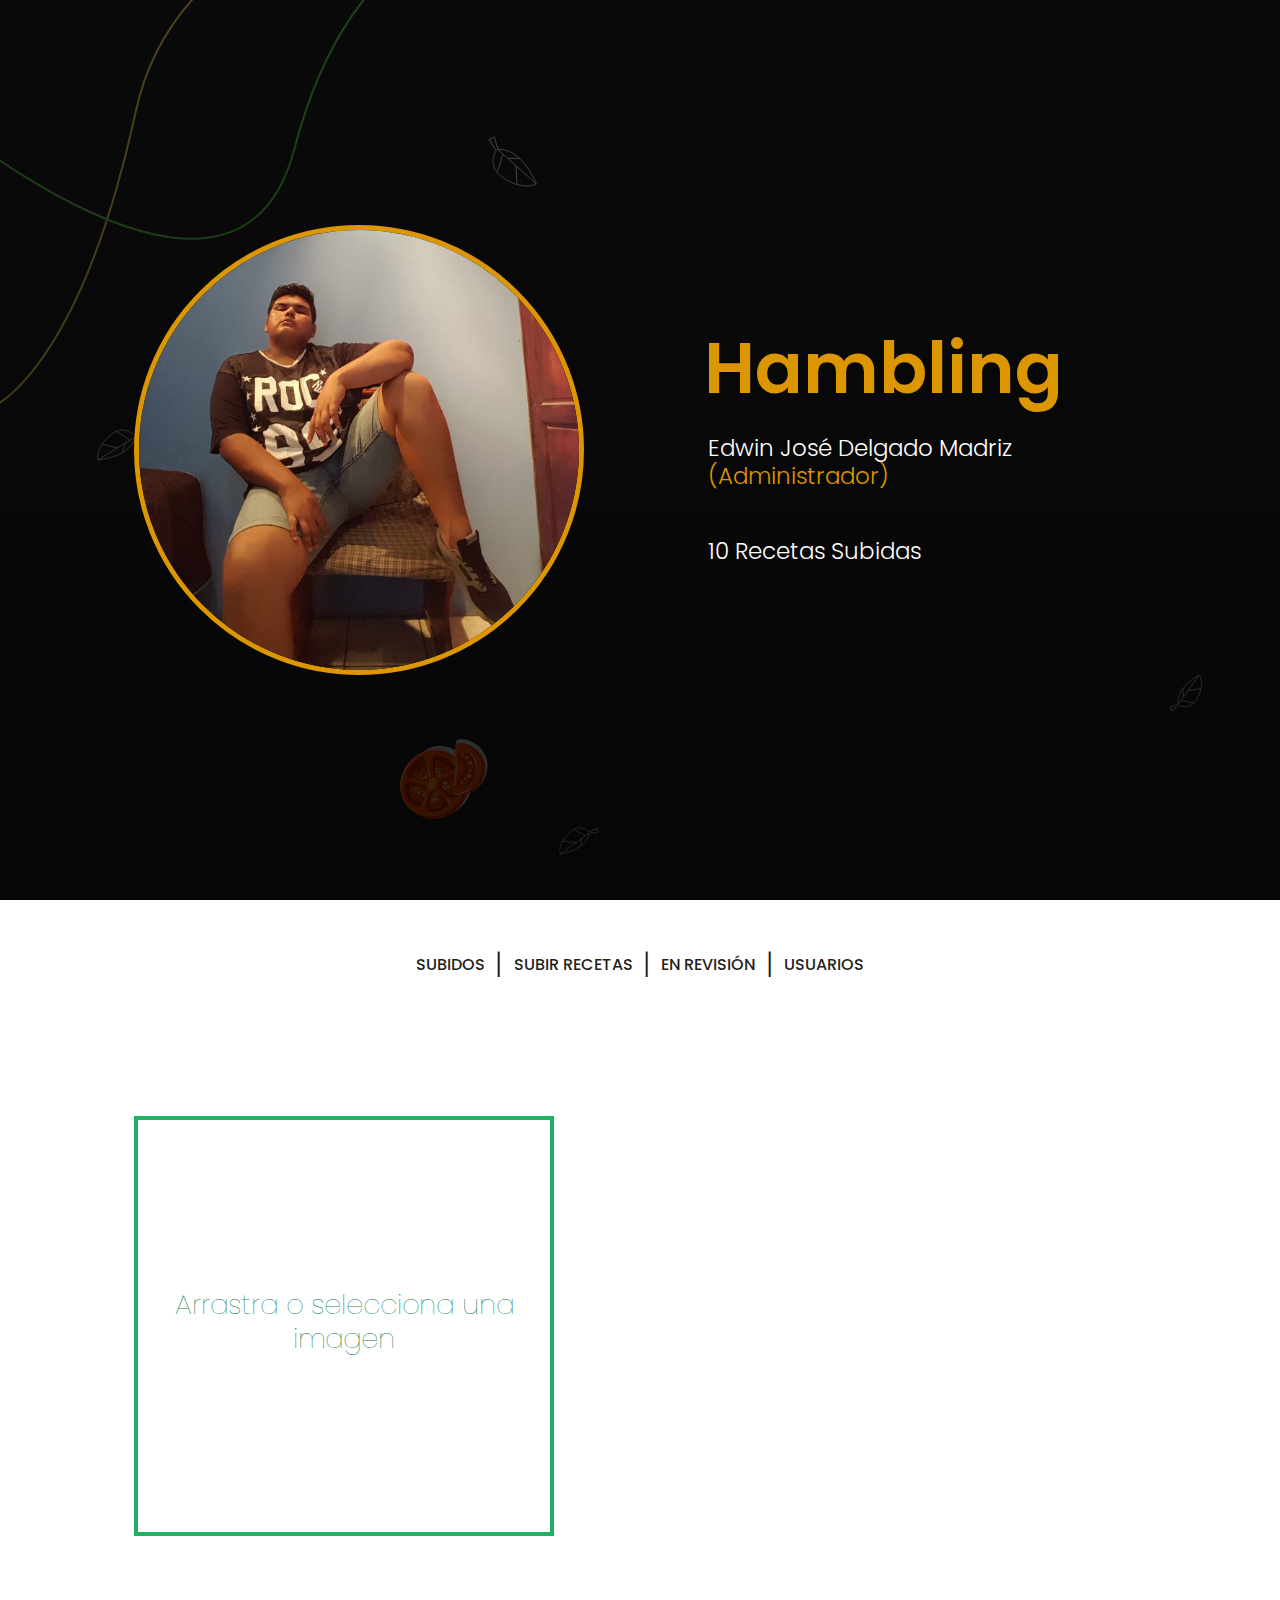
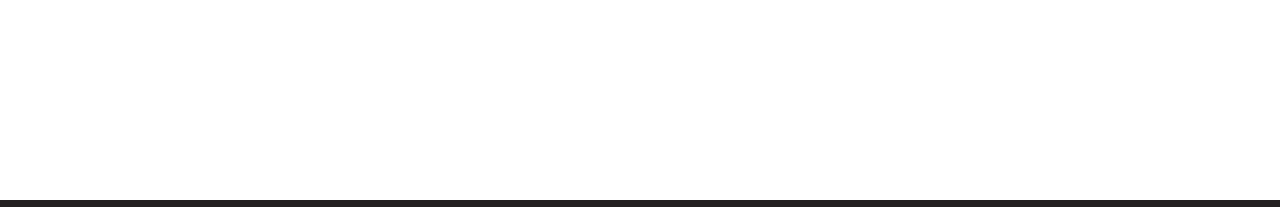
==== html/admin.html @ 8f61b1dd "Commit Administrador 3" ====
<!DOCTYPE html>
<html lang="en">

<head>
    <meta charset="UTF-8">
    <meta http-equiv="X-UA-Compatible" content="IE=edge">
    <meta name="viewport" content="width=device-width, initial-scale=1.0">
    <title>Document</title>

    <!-- Google Font -->
    <link rel="preconnect" href="https://fonts.googleapis.com">
    <link rel="preconnect" href="https://fonts.gstatic.com" crossorigin>
    <link href="https://fonts.googleapis.com/css2?family=Poppins:wght@300;400;500;600;700&display=swap"
        rel="stylesheet">
    <!-- Jquery -->
    <script class="jsbin" src="https://ajax.googleapis.com/ajax/libs/jquery/1/jquery.min.js"></script>
    <!-- BS -->
    <link rel="stylesheet" href="https://cdn.jsdelivr.net/npm/bootstrap@5.2.1/dist/css/bootstrap.min.css"
        onerror="this.onerror=null;this.href='./css/vendors/bootstrap.min.css';">
    <!-- Normalize -->
    <link rel="stylesheet" href="https://cdnjs.cloudflare.com/ajax/libs/normalize/8.0.1/normalize.min.css">
    <link rel="stylesheet" href="../css/main.css">
    <!-- Fontawesome -->
    <link rel="stylesheet" href="https://cdnjs.cloudflare.com/ajax/libs/font-awesome/6.2.0/css/all.min.css"
        integrity="sha512-xh6O/CkQoPOWDdYTDqeRdPCVd1SpvCA9XXcUnZS2FmJNp1coAFzvtCN9BmamE+4aHK8yyUHUSCcJHgXloTyT2A=="
        crossorigin="anonymous" referrerpolicy="no-referrer" />

</head>

<body>

    <section class="bg-dark-base">
        <nav class="container-base">
            <div class="row row-mv">
                <div class="col-md d-flex justify-content-end me-5 img-container-mv">
                    <div class="vh-100 d-flex align-items-center img-base">
                        <img class="profile-image" src="../imgs/profile-image.jpg" alt="">
                    </div>
                </div>
                <div class="col-md d-flex justify-content-start align-items-center ms-5 profile-info">
                    <div class="info-base">
                        <h1 class="title-xlg user m-0 mb-4">Hambling</h1>
                        <h2 class="title-md2 ms-1 name">Edwin José Delgado Madriz <span
                                class="admin">(Administrador)</span></h2>
                        <div class="d-flex align-text-center ms-1 mt-5 uploads">
                            <h3 class="title-md2 upload-text">10 Recetas Subidas</h3> <i
                                class="fa-solid fa-arrow-up-from-bracket upload-icon ms-2"></i>
                        </div>
                    </div>
                </div>
            </div>
        </nav>
    </section>

    <section class="nav-options">
        <div class="container-base">

            <!-- Perfil de Administrador -->

            <div class="d-flex justify-content-center">
                <ul class="admin-options d-flex justify-content-between align-items-center ps-0 pt-5 mb-4">
                    <li class="options subidos-option list-unstyled">SUBIDOS</li>
                    <h3 class="space-line">|</h3>
                    <li class="options subir-option list-unstyled">SUBIR RECETAS</li>
                    <h3 class="space-line">|</h3>
                    <li class="options revision-option list-unstyled">EN REVISIÓN</li>
                    <h3 class="space-line">|</h3>
                    <li class="options usuarios-option list-unstyled">USUARIOS</li>
                </ul>
            </div>

            <!-- Perfil de Administrador -->


            <!-- Opciones de Administrador -->

            <!-- Opcion de Subidos -->
            <div id="subidos" class="subidos-items mt-4 hiden-element">

                <!-- Fila 1 -->

                <div class="d-flex justify-content-between align-items-end title-subidos-container">
                    <h2 class="title-options ms-4">Tus recetas subidas</h2>
                    <h3 class="ver-mas me-4">Ver más</h3>
                </div>
                <div class="row row-1">
                    <div class="col recipe-card">
                        <a href="#">
                            <div class="card-bg">
                                <img class="card-image" src="../imgs/CarnePapas.png" alt="">
                                <div class="card-data">
                                    <div class="card-info">
                                        <div class="card-text">
                                            <h2 class="card-title">Costilla con Papas</h2>
                                            <h3 class="card-time">20 min</h3>
                                        </div>
                                        <div class="card-likes">
                                            <i class="fa-solid fa-pen-to-square edit-recipe"></i>
                                        </div>
                                    </div>
                                    <div class="card-labels">
                                        <a class="lbl lunch" href="#">Almuerzo</a>
                                        <a class="lbl dinner" href="#">Cena</a>
                                        <a class="lbl intermediate" href="#">Intermedio</a>
                                    </div>
                                </div>
                            </div>
                        </a>
                    </div>

                    <div class="col recipe-card">
                        <a href="#">
                            <div class="card-bg">
                                <img class="card-image" src="../imgs/CroquetasPollo.png" alt="">
                                <div class="card-data">
                                    <div class="card-info">
                                        <div class="card-text">
                                            <h2 class="card-title">Croquetas de Pollo</h2>
                                            <h3 class="card-time">15 min</h3>
                                        </div>
                                        <div class="card-likes">
                                            <i class="fa-solid fa-pen-to-square edit-recipe"></i>
                                        </div>
                                    </div>
                                    <div class="card-labels">
                                        <a class="lbl lunch" href="#">Almuerzo</a>
                                        <a class="lbl dinner" href="#">Cena</a>
                                        <a class="lbl easy" href="#">Facil</a>
                                    </div>
                                </div>
                            </div>
                        </a>
                    </div>

                    <div class="col recipe-card">
                        <a href="#">
                            <div class="card-bg">
                                <img class="card-image" src="../imgs/Tamales.png" alt="">
                                <div class="card-data">
                                    <div class="card-info">
                                        <div class="card-text">
                                            <h2 class="card-title">Tamales</h2>
                                            <h3 class="card-time">120 min</h3>
                                        </div>
                                        <div class="card-likes">
                                            <i class="fa-solid fa-pen-to-square edit-recipe"></i>
                                        </div>
                                    </div>
                                    <div class="card-labels">
                                        <a class="lbl breakfast" href="#">Desayuno</a>
                                        <a class="lbl lunch" href="#">Almuerzo</a>
                                        <a class="lbl dinner" href="#">Cena</a>
                                        <a class="lbl advance" href="#">Avanzado</a>
                                    </div>
                                </div>
                            </div>
                        </a>
                    </div>

                    <div class="col recipe-card">
                        <a href="#">
                            <div class="card-bg">
                                <img class="card-image" src="../imgs/EstofadoCarne.png" alt="">
                                <div class="card-data">
                                    <div class="card-info">
                                        <div class="card-text">
                                            <h2 class="card-title">Estofado de Carne</h2>
                                            <h3 class="card-time">20 min</h3>
                                        </div>
                                        <div class="card-likes">
                                            <i class="fa-solid fa-pen-to-square edit-recipe"></i>
                                        </div>
                                    </div>
                                    <div class="card-labels">
                                        <a class="lbl lunch" href="#">Almuerzo</a>
                                        <a class="lbl dinner" href="#">Cena</a>
                                        <a class="lbl intermediate" href="#">Intermedio</a>
                                    </div>
                                </div>
                            </div>
                        </a>
                    </div>
                </div>

                <!-- Fila 2 -->

                <div class="row row-2">
                    <div class="col recipe-card">
                        <a href="#">
                            <div class="card-bg">
                                <img class="card-image" src="../imgs/CarnePapas.png" alt="">
                                <div class="card-data">
                                    <div class="card-info">
                                        <div class="card-text">
                                            <h2 class="card-title">Costilla con Papas</h2>
                                            <h3 class="card-time">20 min</h3>
                                        </div>
                                        <div class="card-likes">
                                            <i class="fa-solid fa-pen-to-square edit-recipe"></i>
                                        </div>
                                    </div>
                                    <div class="card-labels">
                                        <a class="lbl lunch" href="#">Almuerzo</a>
                                        <a class="lbl dinner" href="#">Cena</a>
                                        <a class="lbl intermediate" href="#">Intermedio</a>
                                    </div>
                                </div>
                            </div>
                        </a>
                    </div>

                    <div class="col recipe-card">
                        <a href="#">
                            <div class="card-bg">
                                <img class="card-image" src="../imgs/CroquetasPollo.png" alt="">
                                <div class="card-data">
                                    <div class="card-info">
                                        <div class="card-text">
                                            <h2 class="card-title">Croquetas de Pollo</h2>
                                            <h3 class="card-time">15 min</h3>
                                        </div>
                                        <div class="card-likes">
                                            <i class="fa-solid fa-pen-to-square edit-recipe"></i>
                                        </div>
                                    </div>
                                    <div class="card-labels">
                                        <a class="lbl lunch" href="#">Almuerzo</a>
                                        <a class="lbl dinner" href="#">Cena</a>
                                        <a class="lbl easy" href="#">Facil</a>
                                    </div>
                                </div>
                            </div>
                        </a>
                    </div>

                    <div class="col recipe-card">
                        <a href="#">
                            <div class="card-bg">
                                <img class="card-image" src="../imgs/Tamales.png" alt="">
                                <div class="card-data">
                                    <div class="card-info">
                                        <div class="card-text">
                                            <h2 class="card-title">Tamales</h2>
                                            <h3 class="card-time">120 min</h3>
                                        </div>
                                        <div class="card-likes">
                                            <i class="fa-solid fa-pen-to-square edit-recipe"></i>
                                        </div>
                                    </div>
                                    <div class="card-labels">
                                        <a class="lbl breakfast" href="#">Desayuno</a>
                                        <a class="lbl lunch" href="#">Almuerzo</a>
                                        <a class="lbl dinner" href="#">Cena</a>
                                        <a class="lbl advance" href="#">Avanzado</a>
                                    </div>
                                </div>
                            </div>
                        </a>
                    </div>

                    <div class="col recipe-card">
                        <a href="#">
                            <div class="card-bg">
                                <img class="card-image" src="../imgs/EstofadoCarne.png" alt="">
                                <div class="card-data">
                                    <div class="card-info">
                                        <div class="card-text">
                                            <h2 class="card-title">Estofado de Carne</h2>
                                            <h3 class="card-time">20 min</h3>
                                        </div>
                                        <div class="card-likes">
                                            <i class="fa-solid fa-pen-to-square edit-recipe"></i>
                                        </div>
                                    </div>
                                    <div class="card-labels">
                                        <a class="lbl lunch" href="#">Almuerzo</a>
                                        <a class="lbl dinner" href="#">Cena</a>
                                        <a class="lbl intermediate" href="#">Intermedio</a>
                                    </div>
                                </div>
                            </div>
                        </a>
                    </div>
                </div>
            </div>

            <!-- Opcion de Subidos -->


            <!-- Opcion de Subir Recetas -->

            <div class="subir-items ">
                <div class="file-upload d-flex align-items-center">
                    <div class="image-upload-wrap">
                        <input class="file-upload-input" type='file' onchange="readURL(this);" accept="image/*" />
                        <div class="drag-text d-flex justify-content-center align-items-center">
                            <h3 class="px-3">Arrastra o selecciona una imagen</h3>
                        </div>
                    </div>
                    <div class="file-upload-content">
                        <img class="file-upload-image" src="#" alt="your image" />
                        <div class="image-title-wrap">
                            <button type="button" onclick="removeUpload()" class="remove-image">Eliminar</button>
                        </div>
                    </div>
                </div>
            </div>

            <!-- Opcion de Subir Recetas -->


            <!-- Opcion de Revisión -->

            <div id="en-revision" class="revision-items mt-4 hiden-element">
                <div class="d-flex justify-content-between align-items-end title-subidos-container">
                    <h2 class="title-options">Recetas en revisión</h2>
                    <h3 class="ver-mas">Ver más</h3>
                </div>
                <div class="row row-1">
                    <div class="col recipe-card">
                        <a href="#">
                            <div class="card-bg">
                                <img class="card-image" src="../imgs/CarnePapas.png" alt="">
                                <div class="card-data">
                                    <div class="card-info">
                                        <div class="card-text">
                                            <h2 class="card-title">Costilla con Papas</h2>
                                            <h3 class="card-time">20 min</h3>
                                        </div>
                                        <div class="card-likes">
                                        </div>
                                    </div>
                                    <div class="card-labels">
                                        <a class="lbl lunch" href="#">Almuerzo</a>
                                        <a class="lbl dinner" href="#">Cena</a>
                                        <a class="lbl intermediate" href="#">Intermedio</a>
                                    </div>
                                </div>
                                <div class="revision-options d-flex justify-content-center align align-items-center">
                                    <i class="fa-sharp fa-solid fa-circle-check accept"></i>
                                    <i class="fa-sharp fa-solid fa-circle-xmark decline"></i>
                                </div>
                            </div>
                        </a>
                    </div>

                    <div class="col recipe-card">
                        <a href="#">
                            <div class="card-bg">
                                <img class="card-image" src="../imgs/CroquetasPollo.png" alt="">
                                <div class="card-data">
                                    <div class="card-info">
                                        <div class="card-text">
                                            <h2 class="card-title">Croquetas de Pollo</h2>
                                            <h3 class="card-time">15 min</h3>
                                        </div>
                                        <div class="card-likes">
                                        </div>
                                    </div>
                                    <div class="card-labels">
                                        <a class="lbl lunch" href="#">Almuerzo</a>
                                        <a class="lbl dinner" href="#">Cena</a>
                                        <a class="lbl easy" href="#">Facil</a>
                                    </div>
                                </div>
                                <div class="revision-options d-flex justify-content-center align align-items-center">
                                    <i class="fa-sharp fa-solid fa-circle-check accept"></i>
                                    <i class="fa-sharp fa-solid fa-circle-xmark decline"></i>
                                </div>
                            </div>
                        </a>
                    </div>

                    <div class="col recipe-card">
                        <a href="#">
                            <div class="card-bg">
                                <img class="card-image" src="../imgs/Tamales.png" alt="">
                                <div class="card-data">
                                    <div class="card-info">
                                        <div class="card-text">
                                            <h2 class="card-title">Tamales</h2>
                                            <h3 class="card-time">120 min</h3>
                                        </div>
                                        <div class="card-likes">
                                        </div>
                                    </div>
                                    <div class="card-labels">
                                        <a class="lbl breakfast" href="#">Desayuno</a>
                                        <a class="lbl lunch" href="#">Almuerzo</a>
                                        <a class="lbl dinner" href="#">Cena</a>
                                        <a class="lbl advance" href="#">Avanzado</a>
                                    </div>
                                </div>
                                <div class="revision-options d-flex justify-content-center align align-items-center">
                                    <i class="fa-sharp fa-solid fa-circle-check accept"></i>
                                    <i class="fa-sharp fa-solid fa-circle-xmark decline"></i>
                                </div>
                            </div>
                        </a>
                    </div>

                    <div class="col recipe-card">
                        <a href="#">
                            <div class="card-bg">
                                <img class="card-image" src="../imgs/EstofadoCarne.png" alt="">
                                <div class="card-data">
                                    <div class="card-info">
                                        <div class="card-text">
                                            <h2 class="card-title">Estofado de Carne</h2>
                                            <h3 class="card-time">20 min</h3>
                                        </div>
                                        <div class="card-likes">
                                        </div>
                                    </div>
                                    <div class="card-labels">
                                        <a class="lbl lunch" href="#">Almuerzo</a>
                                        <a class="lbl dinner" href="#">Cena</a>
                                        <a class="lbl intermediate" href="#">Intermedio</a>
                                    </div>
                                </div>
                                <div class="revision-options d-flex justify-content-center align align-items-center">
                                    <i class="fa-sharp fa-solid fa-circle-check accept"></i>
                                    <i class="fa-sharp fa-solid fa-circle-xmark decline"></i>
                                </div>
                            </div>
                        </a>
                    </div>
                </div>

                <!-- Fila 2 -->

                <div class="row row-2">
                    <div class="col recipe-card">
                        <a href="#">
                            <div class="card-bg">
                                <img class="card-image" src="../imgs/CarnePapas.png" alt="">
                                <div class="card-data">
                                    <div class="card-info">
                                        <div class="card-text">
                                            <h2 class="card-title">Costilla con Papas</h2>
                                            <h3 class="card-time">20 min</h3>
                                        </div>
                                        <div class="card-likes">
                                        </div>
                                    </div>
                                    <div class="card-labels">
                                        <a class="lbl lunch" href="#">Almuerzo</a>
                                        <a class="lbl dinner" href="#">Cena</a>
                                        <a class="lbl intermediate" href="#">Intermedio</a>
                                    </div>
                                </div>
                                <div class="revision-options d-flex justify-content-center align align-items-center">
                                    <i class="fa-sharp fa-solid fa-circle-check accept"></i>
                                    <i class="fa-sharp fa-solid fa-circle-xmark decline"></i>
                                </div>
                            </div>
                        </a>
                    </div>

                    <div class="col recipe-card">
                        <a href="#">
                            <div class="card-bg">
                                <img class="card-image" src="../imgs/CroquetasPollo.png" alt="">
                                <div class="card-data">
                                    <div class="card-info">
                                        <div class="card-text">
                                            <h2 class="card-title">Croquetas de Pollo</h2>
                                            <h3 class="card-time">15 min</h3>
                                        </div>
                                        <div class="card-likes">
                                        </div>
                                    </div>
                                    <div class="card-labels">
                                        <a class="lbl lunch" href="#">Almuerzo</a>
                                        <a class="lbl dinner" href="#">Cena</a>
                                        <a class="lbl easy" href="#">Facil</a>
                                    </div>
                                </div>
                                <div class="revision-options d-flex justify-content-center align align-items-center">
                                    <i class="fa-sharp fa-solid fa-circle-check accept"></i>
                                    <i class="fa-sharp fa-solid fa-circle-xmark decline"></i>
                                </div>
                            </div>
                        </a>
                    </div>

                    <div class="col recipe-card">
                        <a href="#">
                            <div class="card-bg">
                                <img class="card-image" src="../imgs/Tamales.png" alt="">
                                <div class="card-data">
                                    <div class="card-info">
                                        <div class="card-text">
                                            <h2 class="card-title">Tamales</h2>
                                            <h3 class="card-time">120 min</h3>
                                        </div>
                                        <div class="card-likes">
                                        </div>
                                    </div>
                                    <div class="card-labels">
                                        <a class="lbl breakfast" href="#">Desayuno</a>
                                        <a class="lbl lunch" href="#">Almuerzo</a>
                                        <a class="lbl dinner" href="#">Cena</a>
                                        <a class="lbl advance" href="#">Avanzado</a>
                                    </div>
                                </div>
                                <div class="revision-options d-flex justify-content-center align align-items-center">
                                    <i class="fa-sharp fa-solid fa-circle-check accept"></i>
                                    <i class="fa-sharp fa-solid fa-circle-xmark decline"></i>
                                </div>
                            </div>
                        </a>
                    </div>

                    <div class="col recipe-card">
                        <a href="#">
                            <div class="card-bg">
                                <img class="card-image" src="../imgs/EstofadoCarne.png" alt="">
                                <div class="card-data">
                                    <div class="card-info">
                                        <div class="card-text">
                                            <h2 class="card-title">Estofado de Carne</h2>
                                            <h3 class="card-time">20 min</h3>
                                        </div>
                                        <div class="card-likes">
                                        </div>
                                    </div>
                                    <div class="card-labels">
                                        <a class="lbl lunch" href="#">Almuerzo</a>
                                        <a class="lbl dinner" href="#">Cena</a>
                                        <a class="lbl intermediate" href="#">Intermedio</a>
                                    </div>
                                </div>
                                <div class="revision-options d-flex justify-content-center align align-items-center">
                                    <i class="fa-sharp fa-solid fa-circle-check accept"></i>
                                    <i class="fa-sharp fa-solid fa-circle-xmark decline"></i>
                                </div>
                            </div>
                        </a>
                    </div>
                </div>
            </div>

            <!-- Opcion de Revisión -->


            <!-- Opcion de Usuarios -->

            <div class="usuarios-items">

            </div>

            <!-- Opcion de Usuarios -->
        </div>
    </section>

    <script src="../js/admin-options.js"></script>
    <script src="../js/upload-input.js"></script>
</body>

</html>
---- css/main.css ----
@import url(./abstracts/vars.css);
@import url(./base/base.css);
@import url(./base/typo.css);
@import url(./components/components.css);
@import url(./layout/header.css);
@import url(./layout/footer.css);
@import url(./layout/login.css);
@import url(./layout/register.css);
@import url(./layout/recovery.css);
@import url(./layout/details.css);
@import url(./layout/admin.css);
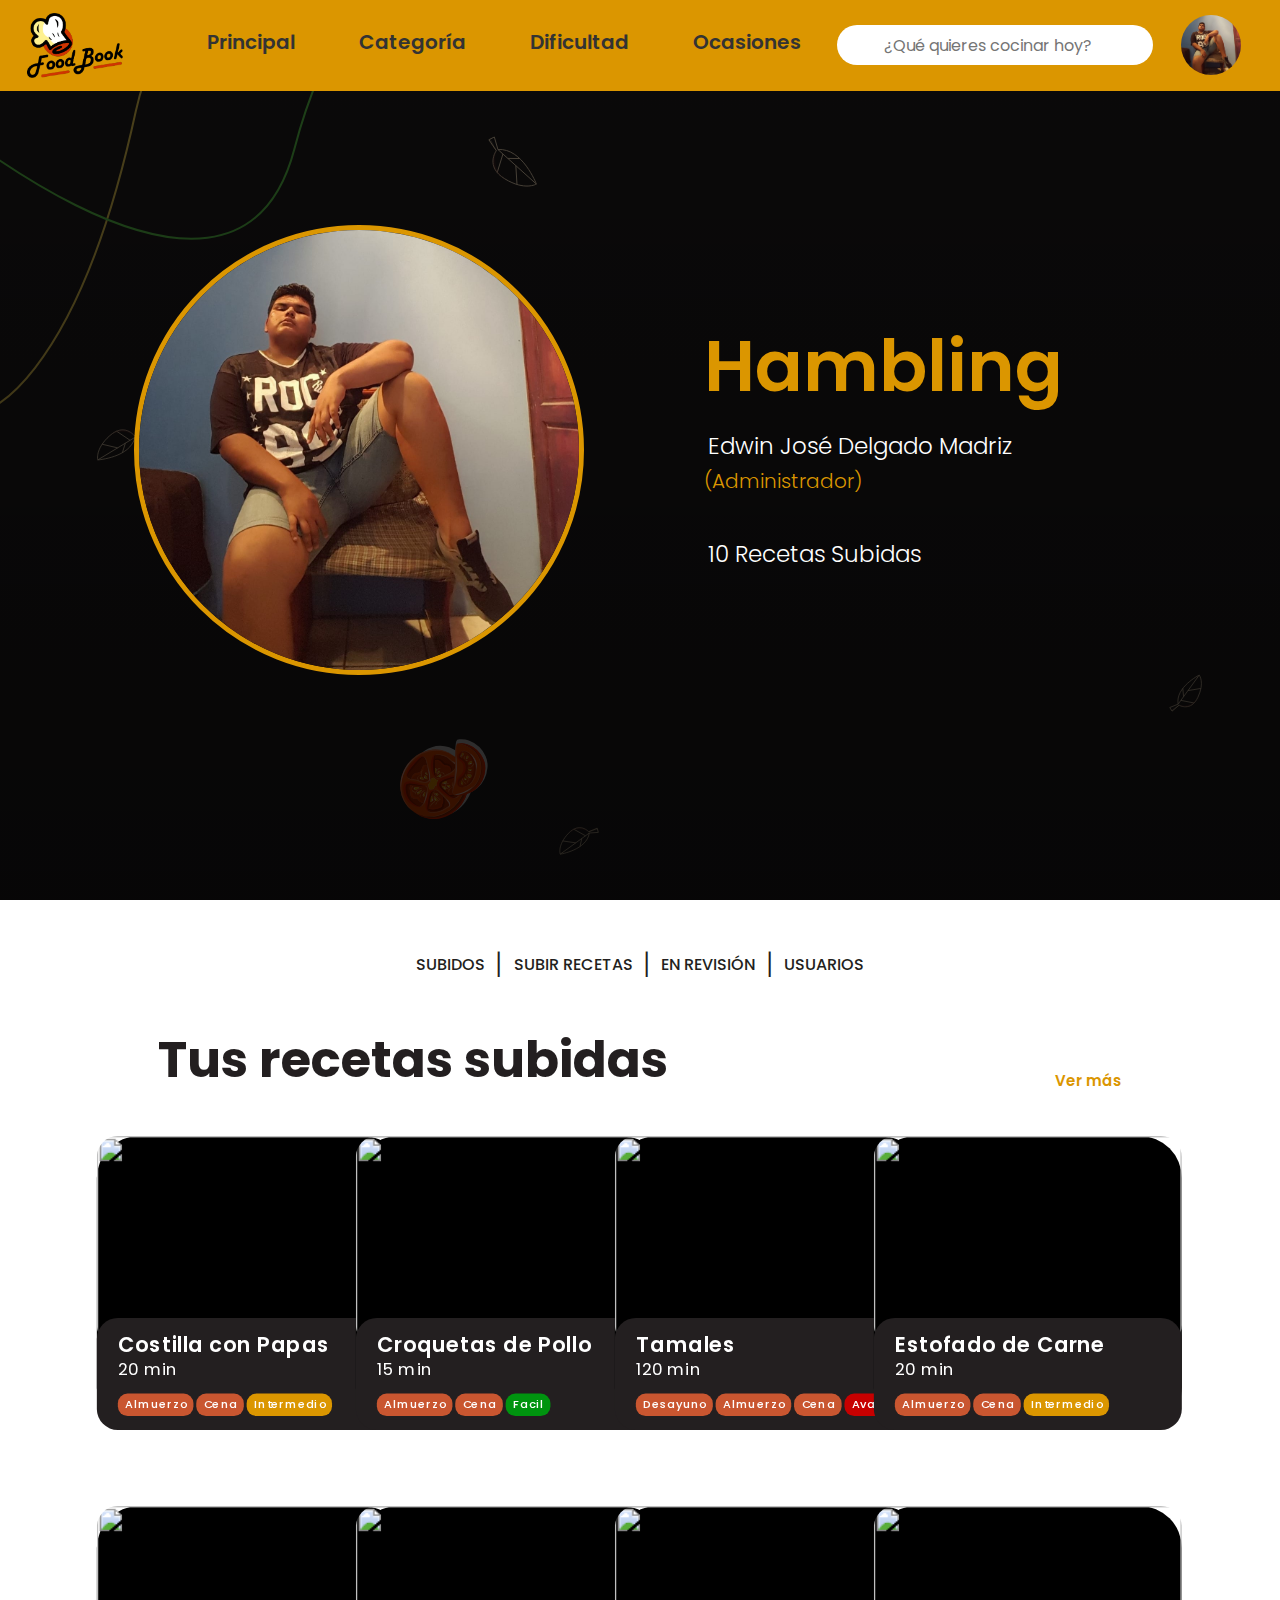
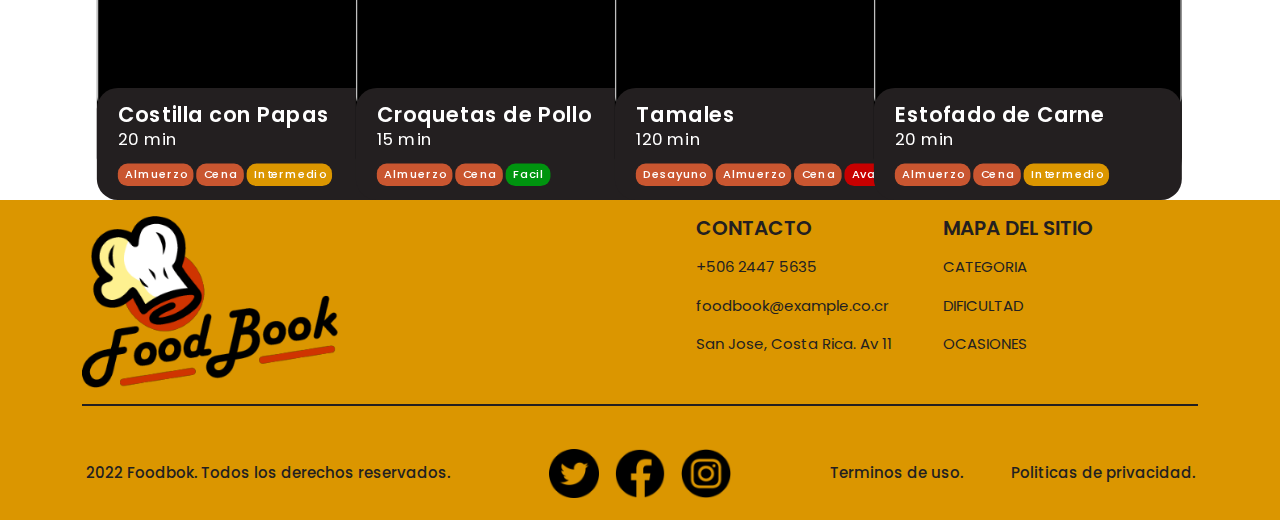
==== commit 2d25502c: "Commit to Heroku" ====
--- a/html/admin.html
+++ b/html/admin.html
@@ -2,49 +2,157 @@
 <html lang="en">
 
 <head>
-    <meta charset="UTF-8">
-    <meta http-equiv="X-UA-Compatible" content="IE=edge">
-    <meta name="viewport" content="width=device-width, initial-scale=1.0">
+    <meta charset="UTF-8" />
+    <meta http-equiv="X-UA-Compatible" content="IE=edge" />
+    <meta name="viewport" content="width=device-width, initial-scale=1.0" />
     <title>Document</title>
 
     <!-- Google Font -->
-    <link rel="preconnect" href="https://fonts.googleapis.com">
-    <link rel="preconnect" href="https://fonts.gstatic.com" crossorigin>
+    <link rel="preconnect" href="https://fonts.googleapis.com" />
+    <link rel="preconnect" href="https://fonts.gstatic.com" crossorigin />
     <link href="https://fonts.googleapis.com/css2?family=Poppins:wght@300;400;500;600;700&display=swap"
-        rel="stylesheet">
+        rel="stylesheet" />
     <!-- Jquery -->
     <script class="jsbin" src="https://ajax.googleapis.com/ajax/libs/jquery/1/jquery.min.js"></script>
     <!-- BS -->
     <link rel="stylesheet" href="https://cdn.jsdelivr.net/npm/bootstrap@5.2.1/dist/css/bootstrap.min.css"
-        onerror="this.onerror=null;this.href='./css/vendors/bootstrap.min.css';">
+        onerror="this.onerror=null;this.href='./css/vendors/bootstrap.min.css';" />
     <!-- Normalize -->
-    <link rel="stylesheet" href="https://cdnjs.cloudflare.com/ajax/libs/normalize/8.0.1/normalize.min.css">
-    <link rel="stylesheet" href="../css/main.css">
+    <link rel="stylesheet" href="https://cdnjs.cloudflare.com/ajax/libs/normalize/8.0.1/normalize.min.css" />
+    <link rel="stylesheet" href="../css/main.css" />
     <!-- Fontawesome -->
     <link rel="stylesheet" href="https://cdnjs.cloudflare.com/ajax/libs/font-awesome/6.2.0/css/all.min.css"
         integrity="sha512-xh6O/CkQoPOWDdYTDqeRdPCVd1SpvCA9XXcUnZS2FmJNp1coAFzvtCN9BmamE+4aHK8yyUHUSCcJHgXloTyT2A=="
         crossorigin="anonymous" referrerpolicy="no-referrer" />
-
 </head>
 
 <body>
+
+    <header class="header-base">
+
+        <!-- mobile bar menu -->
+
+        <div class="position-absolute  top-0 start-0 pt-3 pb-3 ps-3 mobile-bar  ">
+            <div class="row ">
+                <div class="col d-flex ">
+                    <img class="mobile-icon" src="../imgs/bars.svg" alt="menu bar">
+                </div>
+
+                <div class="col d-flex ">
+                    <img class="mobile-logo " src="../imgs/Logo.png" alt="menu bar">
+                </div>
+
+                <div class="col d-flex justify-content-center">
+
+                    <img src="../imgs/profile-image.jpg" class="profile-index2 " alt="Profile" role="button">
+
+                </div>
+            </div>
+        </div>
+
+        <!-- mobile bar menu -->
+
+
+        <!-- nav menu -->
+        <nav id="navbar-main" class="mobile-offcanvas navbar  navbar-expand-lg topnav">
+            <div class="offcanvas-header">
+                <button id="btn-close" class="btn btn-light float-end me-3">X</button>
+            </div>
+            <div class="container container-nav center gap-3 ">
+                <a class="navbar-brand d-flex align-items-center me-5" href="#">
+                    <img src="../imgs/Logo.png" class="header-logo" alt="Logo">
+                </a>
+                <div class=" container container-nav" id="navbarSupportedContent">
+                    <ul class="navbar-nav gap-5  ">
+                        <li class="nav-item  position-relative dropdown"><a class="nav-link b title-md0"
+                                aria-current="page" href="#">Principal</a></li>
+                        <li class="dropdown nav-item ">
+                            <a class="nav-link title-md0" data-bs-toggle="dropdown" aria-expanded="false"
+                                href="#">Categoría </a>
+                            <a href=" "></a>
+                            <ul class="dropdown-menu text-center">
+                                <li><a href="#" class="dropdown-item">Entradas</a></li>
+                                <li><a class="dropdown-item" href="#">Desayunos</a></li>
+                                <li><a class="dropdown-item" href="#">Almuerzos</a></li>
+                                <li><a class="dropdown-item" href="#">Sopas</a></li>
+                                <li><a class="dropdown-item" href="#">Postres</a></li>
+                                <li><a class="dropdown-item" href="#">Bebidas</a></li>
+                            </ul>
+                        </li>
+                        <li class="dropdown">
+                            <a class=" nav-link  title-md0 " data-bs-toggle="dropdown" aria-expanded="false" href="#">
+                                Dificultad
+                            </a>
+                            <ul class="dropdown-menu text-center">
+                                <li><a class="dropdown-item" href="#">Fácil</a></li>
+                                <li><a class="dropdown-item" href="#">Intermedio</a></li>
+                                <li><a class="dropdown-item" href="#">Difícil</a></li>
+                            </ul>
+                        </li>
+                        <li class="dropdown">
+                            <a class=" nav-link  title-md0  " data-bs-toggle="dropdown" aria-expanded="false" href="#">
+                                Ocasiones
+                            </a>
+                            <ul class="dropdown-menu text-center">
+                                <li><a class="dropdown-item" href="#">Todas</a></li>
+                                <li><a class="dropdown-item" href="#">Cumpleaños</a></li>
+                                <li><a class="dropdown-item" href="#">Día del padre</a></li>
+                                <li><a class="dropdown-item" href="#">Día del madre</a></li>
+                                <li><a class="dropdown-item" href="#">Día del niño</a></li>
+                                <li><a class="dropdown-item" href="#">Navidad</a></li>
+                                <li><a class="dropdown-item" href="#">semana Santa</a></li>
+                                <li><a class="dropdown-item" href="#">Verano</a></li>
+                            </ul>
+                        </li>
+                    </ul>
+                </div>
+
+                <input class="search-input " type="search" placeholder="¿Qué quieres cocinar hoy?">
+
+                <div class="col">
+                    <div class="container container-nav  ">
+                        <div class="dropdown">
+                            <img src="../imgs/profile-image.jpg" class="profile-index hidden-form" alt="Profile"
+                                role="button" data-bs-toggle="dropdown" aria-expanded="false">
+                            <ul class="dropdown-menu text-center">
+                                <li><img src="../imgs/profile-image.jpg" class="profile-pic dropdown-item"
+                                        alt="Profile"><a class="title-sm2 profile-text">Edwin DM</a><br><a
+                                        class="title-sm2 profile-text2">Edwindelgado@gmail.com</a></li>
+                                <li><a class="dropdown-item" href="#">Tus me gusta</a></li>
+                                <li><a class="dropdown-item" href="#">Cerrar sesión</a></li>
+                            </ul>
+
+
+                        </div>
+                    </div>
+                </div>
+            </div>
+        </nav>
+
+        <!-- nav menu -->
+
+    </header>
+
+    <!-- Perfil administrador -->
 
     <section class="bg-dark-base">
         <nav class="container-base">
             <div class="row row-mv">
                 <div class="col-md d-flex justify-content-end me-5 img-container-mv">
                     <div class="vh-100 d-flex align-items-center img-base">
-                        <img class="profile-image" src="../imgs/profile-image.jpg" alt="">
+                        <img class="profile-image" src="../imgs/profile-image.jpg" alt="" />
                     </div>
                 </div>
                 <div class="col-md d-flex justify-content-start align-items-center ms-5 profile-info">
                     <div class="info-base">
                         <h1 class="title-xlg user m-0 mb-4">Hambling</h1>
-                        <h2 class="title-md2 ms-1 name">Edwin José Delgado Madriz <span
-                                class="admin">(Administrador)</span></h2>
+                        <h2 class="title-md2 ms-1 name">
+                            Edwin José Delgado Madriz
+                            <h5 class="admin">(Administrador)</h5>
+                        </h2>
                         <div class="d-flex align-text-center ms-1 mt-5 uploads">
-                            <h3 class="title-md2 upload-text">10 Recetas Subidas</h3> <i
-                                class="fa-solid fa-arrow-up-from-bracket upload-icon ms-2"></i>
+                            <h3 class="title-md2 upload-text">10 Recetas Subidas</h3>
+                            <i class="fa-solid fa-arrow-up-from-bracket upload-icon ms-2"></i>
                         </div>
                     </div>
                 </div>
@@ -52,10 +160,13 @@
         </nav>
     </section>
 
-    <section class="nav-options">
+    <!-- Perfil de Administrador -->
+
+    <!-- Opciones de Administrador -->
+
+    <section id="nav-options" class="nav-options">
         <div class="container-base">
 
-            <!-- Perfil de Administrador -->
 
             <div class="d-flex justify-content-center">
                 <ul class="admin-options d-flex justify-content-between align-items-center ps-0 pt-5 mb-4">
@@ -69,14 +180,12 @@
                 </ul>
             </div>
 
-            <!-- Perfil de Administrador -->
 
 
             <!-- Opciones de Administrador -->
 
             <!-- Opcion de Subidos -->
-            <div id="subidos" class="subidos-items mt-4 hiden-element">
-
+            <div id="subidos" class="subidos-items mt-4">
                 <!-- Fila 1 -->
 
                 <div class="d-flex justify-content-between align-items-end title-subidos-container">
@@ -87,7 +196,7 @@
                     <div class="col recipe-card">
                         <a href="#">
                             <div class="card-bg">
-                                <img class="card-image" src="../imgs/CarnePapas.png" alt="">
+                                <img class="card-image" src="../imgs/CarnePapas.png" alt="" />
                                 <div class="card-data">
                                     <div class="card-info">
                                         <div class="card-text">
@@ -111,7 +220,7 @@
                     <div class="col recipe-card">
                         <a href="#">
                             <div class="card-bg">
-                                <img class="card-image" src="../imgs/CroquetasPollo.png" alt="">
+                                <img class="card-image" src="../imgs/CroquetasPollo.png" alt="" />
                                 <div class="card-data">
                                     <div class="card-info">
                                         <div class="card-text">
@@ -135,7 +244,7 @@
                     <div class="col recipe-card">
                         <a href="#">
                             <div class="card-bg">
-                                <img class="card-image" src="../imgs/Tamales.png" alt="">
+                                <img class="card-image" src="../imgs/Tamales.png" alt="" />
                                 <div class="card-data">
                                     <div class="card-info">
                                         <div class="card-text">
@@ -160,7 +269,7 @@
                     <div class="col recipe-card">
                         <a href="#">
                             <div class="card-bg">
-                                <img class="card-image" src="../imgs/EstofadoCarne.png" alt="">
+                                <img class="card-image" src="../imgs/EstofadoCarne.png" alt="" />
                                 <div class="card-data">
                                     <div class="card-info">
                                         <div class="card-text">
@@ -188,7 +297,7 @@
                     <div class="col recipe-card">
                         <a href="#">
                             <div class="card-bg">
-                                <img class="card-image" src="../imgs/CarnePapas.png" alt="">
+                                <img class="card-image" src="../imgs/CarnePapas.png" alt="" />
                                 <div class="card-data">
                                     <div class="card-info">
                                         <div class="card-text">
@@ -212,7 +321,7 @@
                     <div class="col recipe-card">
                         <a href="#">
                             <div class="card-bg">
-                                <img class="card-image" src="../imgs/CroquetasPollo.png" alt="">
+                                <img class="card-image" src="../imgs/CroquetasPollo.png" alt="" />
                                 <div class="card-data">
                                     <div class="card-info">
                                         <div class="card-text">
@@ -236,7 +345,7 @@
                     <div class="col recipe-card">
                         <a href="#">
                             <div class="card-bg">
-                                <img class="card-image" src="../imgs/Tamales.png" alt="">
+                                <img class="card-image" src="../imgs/Tamales.png" alt="" />
                                 <div class="card-data">
                                     <div class="card-info">
                                         <div class="card-text">
@@ -261,7 +370,7 @@
                     <div class="col recipe-card">
                         <a href="#">
                             <div class="card-bg">
-                                <img class="card-image" src="../imgs/EstofadoCarne.png" alt="">
+                                <img class="card-image" src="../imgs/EstofadoCarne.png" alt="" />
                                 <div class="card-data">
                                     <div class="card-info">
                                         <div class="card-text">
@@ -286,28 +395,65 @@
 
             <!-- Opcion de Subidos -->
 
-
             <!-- Opcion de Subir Recetas -->
 
-            <div class="subir-items ">
-                <div class="file-upload d-flex align-items-center">
-                    <div class="image-upload-wrap">
-                        <input class="file-upload-input" type='file' onchange="readURL(this);" accept="image/*" />
-                        <div class="drag-text d-flex justify-content-center align-items-center">
-                            <h3 class="px-3">Arrastra o selecciona una imagen</h3>
+            <div id="subir" class="subir-items hiden-element">
+                <div class="d-flex justify-content-between align-items-end title-subidos-container">
+                    <h2 class="title-options subir-title ms-4">Subir receta</h2>
+                    <h3 class="ver-mas me-4">Ver más</h3>
+                </div>
+                <div class="row h-75 d-flex justify-content-center data-form">
+                    <div class="col d-flex justify-content-center align-items-center mv-col">
+                        <div class="file-upload d-flex align-items-center">
+                            <div class="image-upload-wrap">
+                                <input class="file-upload-input" type="file" onchange="readURL(this);"
+                                    accept="image/*" />
+                                <div class="drag-text d-flex justify-content-center align-items-center">
+                                    <h3 class="px-3">Arrastra o selecciona una imagen</h3>
+                                </div>
+                            </div>
+                            <div class="file-upload-content">
+                                <img class="file-upload-image" src="#" alt="your image" />
+                                <div class="image-title-wrap">
+                                    <i class="fa-solid fa-xmark edit-recipe remove-image" onclick="removeUpload()"></i>
+                                </div>
+                            </div>
                         </div>
                     </div>
-                    <div class="file-upload-content">
-                        <img class="file-upload-image" src="#" alt="your image" />
-                        <div class="image-title-wrap">
-                            <button type="button" onclick="removeUpload()" class="remove-image">Eliminar</button>
+                    <div class="col d-flex justify-content-center align-items-center col-n2 mv-col">
+                        <div class="data-col-2 d-block">
+                            <input class="input-data-recipe input-m" type="text" placeholder="Nombre" />
+                            <input class="input-data-recipe input-xl" type="text" placeholder="Descripción" />
+                            <input class="input-data-recipe input-xl" type="text" placeholder="Ingredientes" />
                         </div>
                     </div>
+                    <div class="col-5 d-flex justify-content-center align-items-center mv-col e-mt">
+                        <div class="data-col-2 w-100">
+                            <div class="d-flex justify-content-center">
+                                <input class="input-data-recipe input-l me-3" type="text"
+                                    placeholder="Tiempo de cocción" />
+                                <input class="input-data-recipe input-l ms-3" type="text" placeholder="Porciones" />
+                            </div>
+                            <div class="d-flex justify-content-center">
+                                <input class="input-data-recipe input-l me-3" type="text"
+                                    placeholder="Tiempo de preparación" />
+                                <input class="input-data-recipe input-l ms-3" type="text" placeholder="Tiempo total" />
+                            </div>
+                            <div class="d-flex justify-content-center">
+                                <input class="input-data-recipe input-s me-3" type="text" placeholder="Categoria" />
+                                <input class="input-data-recipe input-s" type="text" placeholder="Complejidad" />
+                                <input class="input-data-recipe input-s ms-3" type="text" placeholder="Ocación" />
+                            </div>
+                            <div class="d-flex justify-content-center">
+                                <input class="input-data-recipe input-2xl" type="text"
+                                    placeholder="Instrucciones de preparación" />
+                            </div>
+                        </div>
+                    </div>
                 </div>
             </div>
 
             <!-- Opcion de Subir Recetas -->
-
 
             <!-- Opcion de Revisión -->
 
@@ -320,15 +466,14 @@
                     <div class="col recipe-card">
                         <a href="#">
                             <div class="card-bg">
-                                <img class="card-image" src="../imgs/CarnePapas.png" alt="">
+                                <img class="card-image" src="../imgs/CarnePapas.png" alt="" />
                                 <div class="card-data">
                                     <div class="card-info">
                                         <div class="card-text">
                                             <h2 class="card-title">Costilla con Papas</h2>
                                             <h3 class="card-time">20 min</h3>
                                         </div>
-                                        <div class="card-likes">
-                                        </div>
+                                        <div class="card-likes"></div>
                                     </div>
                                     <div class="card-labels">
                                         <a class="lbl lunch" href="#">Almuerzo</a>
@@ -347,15 +492,14 @@
                     <div class="col recipe-card">
                         <a href="#">
                             <div class="card-bg">
-                                <img class="card-image" src="../imgs/CroquetasPollo.png" alt="">
+                                <img class="card-image" src="../imgs/CroquetasPollo.png" alt="" />
                                 <div class="card-data">
                                     <div class="card-info">
                                         <div class="card-text">
                                             <h2 class="card-title">Croquetas de Pollo</h2>
                                             <h3 class="card-time">15 min</h3>
                                         </div>
-                                        <div class="card-likes">
-                                        </div>
+                                        <div class="card-likes"></div>
                                     </div>
                                     <div class="card-labels">
                                         <a class="lbl lunch" href="#">Almuerzo</a>
@@ -374,15 +518,14 @@
                     <div class="col recipe-card">
                         <a href="#">
                             <div class="card-bg">
-                                <img class="card-image" src="../imgs/Tamales.png" alt="">
+                                <img class="card-image" src="../imgs/Tamales.png" alt="" />
                                 <div class="card-data">
                                     <div class="card-info">
                                         <div class="card-text">
                                             <h2 class="card-title">Tamales</h2>
                                             <h3 class="card-time">120 min</h3>
                                         </div>
-                                        <div class="card-likes">
-                                        </div>
+                                        <div class="card-likes"></div>
                                     </div>
                                     <div class="card-labels">
                                         <a class="lbl breakfast" href="#">Desayuno</a>
@@ -402,15 +545,14 @@
                     <div class="col recipe-card">
                         <a href="#">
                             <div class="card-bg">
-                                <img class="card-image" src="../imgs/EstofadoCarne.png" alt="">
+                                <img class="card-image" src="../imgs/EstofadoCarne.png" alt="" />
                                 <div class="card-data">
                                     <div class="card-info">
                                         <div class="card-text">
                                             <h2 class="card-title">Estofado de Carne</h2>
                                             <h3 class="card-time">20 min</h3>
                                         </div>
-                                        <div class="card-likes">
-                                        </div>
+                                        <div class="card-likes"></div>
                                     </div>
                                     <div class="card-labels">
                                         <a class="lbl lunch" href="#">Almuerzo</a>
@@ -433,15 +575,14 @@
                     <div class="col recipe-card">
                         <a href="#">
                             <div class="card-bg">
-                                <img class="card-image" src="../imgs/CarnePapas.png" alt="">
+                                <img class="card-image" src="../imgs/CarnePapas.png" alt="" />
                                 <div class="card-data">
                                     <div class="card-info">
                                         <div class="card-text">
                                             <h2 class="card-title">Costilla con Papas</h2>
                                             <h3 class="card-time">20 min</h3>
                                         </div>
-                                        <div class="card-likes">
-                                        </div>
+                                        <div class="card-likes"></div>
                                     </div>
                                     <div class="card-labels">
                                         <a class="lbl lunch" href="#">Almuerzo</a>
@@ -460,15 +601,14 @@
                     <div class="col recipe-card">
                         <a href="#">
                             <div class="card-bg">
-                                <img class="card-image" src="../imgs/CroquetasPollo.png" alt="">
+                                <img class="card-image" src="../imgs/CroquetasPollo.png" alt="" />
                                 <div class="card-data">
                                     <div class="card-info">
                                         <div class="card-text">
                                             <h2 class="card-title">Croquetas de Pollo</h2>
                                             <h3 class="card-time">15 min</h3>
                                         </div>
-                                        <div class="card-likes">
-                                        </div>
+                                        <div class="card-likes"></div>
                                     </div>
                                     <div class="card-labels">
                                         <a class="lbl lunch" href="#">Almuerzo</a>
@@ -487,15 +627,14 @@
                     <div class="col recipe-card">
                         <a href="#">
                             <div class="card-bg">
-                                <img class="card-image" src="../imgs/Tamales.png" alt="">
+                                <img class="card-image" src="../imgs/Tamales.png" alt="" />
                                 <div class="card-data">
                                     <div class="card-info">
                                         <div class="card-text">
                                             <h2 class="card-title">Tamales</h2>
                                             <h3 class="card-time">120 min</h3>
                                         </div>
-                                        <div class="card-likes">
-                                        </div>
+                                        <div class="card-likes"></div>
                                     </div>
                                     <div class="card-labels">
                                         <a class="lbl breakfast" href="#">Desayuno</a>
@@ -515,15 +654,14 @@
                     <div class="col recipe-card">
                         <a href="#">
                             <div class="card-bg">
-                                <img class="card-image" src="../imgs/EstofadoCarne.png" alt="">
+                                <img class="card-image" src="../imgs/EstofadoCarne.png" alt="" />
                                 <div class="card-data">
                                     <div class="card-info">
                                         <div class="card-text">
                                             <h2 class="card-title">Estofado de Carne</h2>
                                             <h3 class="card-time">20 min</h3>
                                         </div>
-                                        <div class="card-likes">
-                                        </div>
+                                        <div class="card-likes"></div>
                                     </div>
                                     <div class="card-labels">
                                         <a class="lbl lunch" href="#">Almuerzo</a>
@@ -543,19 +681,176 @@
 
             <!-- Opcion de Revisión -->
 
-
             <!-- Opcion de Usuarios -->
 
-            <div class="usuarios-items">
-
+            <div id="usuarios" class="usuarios-items hiden-element mt-4">
+                <div class="d-flex justify-content-between align-items-end">
+                    <h2 class="title-options ms-4">Usuarios registrados</h2>
+                    <h3 class="ver-mas me-4">Ver más</h3>
+                </div>
+                <div class="d-flex justify-content-center">
+                    <div class="card rounded-3 mt-5">
+                        <div class="card-body p-4">
+                            <table class="table mb-4">
+                                <thead>
+                                    <tr>
+                                        <th class="text-center" scope="col">No.</th>
+                                        <th class="text-center" scope="col">Nombre de Usuario</th>
+                                        <th class="text-center" scope="col">Fecha de Entrada</th>
+                                        <th class="text-center" scope="col">Acciones</th>
+                                    </tr>
+                                </thead>
+                                <tbody>
+                                    <tr>
+                                        <th class="text-center" scope="row">1</th>
+                                        <td class="text-center">EdwinDM</td>
+                                        <td class="text-center">11/11/2022</td>
+                                        <td class="text-center">
+                                            <button type="submit" class="btn btn-danger">Eliminar</button>
+                                            <button type="submit" class="btn btn-success ms-1">Editar</button>
+                                        </td>
+                                    </tr>
+                                </tbody>
+                            </table>
+                        </div>
+                    </div>
+                </div>
             </div>
 
             <!-- Opcion de Usuarios -->
         </div>
+
+
+
+        <footer class=" downnav  ">
+            <section class="container d-flex mobile-footer  gap-5 ">
+
+                <div class="col-md  ">
+
+                    <a class="navbar-brand d-flex just mt-3 footer-img " href="#">
+                        <img src="../imgs/Logo.png" class="footer-image " alt="Logo" class="">
+
+                    </a>
+
+                </div>
+
+                <div class="col-md mt-3 footer-img  ">
+                    <div class="row   site ">
+                        <div class="col ">
+                            <ul class=" mobile-footer">
+                                <li class="mb-3 footer-item">
+                                    <h2 class="footer-link title-md1 container-nav" href="#">CONTACTO</h2>
+                                </li>
+                                <li class="mb-3 footer-item"><a class="footer-link " href="#">+506 2447
+                                        5635</a></li>
+                                <li class="mb-3 footer-item"><a class="footer-link  "
+                                        href="#">foodbook@example.co.cr</a>
+                                </li>
+                                <li class="mb-3 footer-item"><a class="footer-link  " href="#">San Jose,
+                                        Costa Rica. Av 11</a></li>
+                            </ul>
+
+
+                        </div>
+
+                        <div class="col ">
+                            <ul class="mobile-footer p-0">
+                                <li class="mb-3 footer-item">
+                                    <h2 class="footer-link title-md1 container-nav" href="#">MAPA DEL SITIO</h2>
+                                </li>
+                                <li class="mb-3 footer-item"><a class="footer-link " href="#">CATEGORIA</a>
+                                </li>
+                                <li class="mb-3 footer-item"><a class="footer-link  " href="#">DIFICULTAD</a>
+                                </li>
+                                <li class="mb-3 footer-item"><a class="footer-link  " href="#">OCASIONES</a>
+                                </li>
+                            </ul>
+
+                        </div>
+
+                    </div>
+
+                </div>
+            </section>
+
+            <section class="container ">
+                <p class=" border-line mt-3 text-center pe-3"> </p>
+
+            </section>
+
+
+
+            <section class="container container-creditos creditos ">
+
+
+                <div class="col-md d-flex   justify-content-center">
+                    <p class=" footer-text  mt-4 ">2022 Foodbok. Todos los derechos reservados.
+                    </p>
+                </div>
+
+
+
+                <div class="col-md d-flex align-items-center  justify-content-center ">
+
+                    <ul class="d-flex p-0 mt-4 gap-3">
+                        <li class="d-inline-block"><a href="#"> <img class="footer-media" src="../imgs/tw.png"
+                                    alt="twitter"></a></li>
+                        <li class="d-inline-block"><a href="#"><img class="footer-media" src="../imgs/fb.png"
+                                    alt="twitter"></a></li>
+                        <li class="d-inline-block"><a href="#"> <img class="footer-media" src="../imgs/ig.png"
+                                    alt="twitter"></a></li>
+                    </ul>
+
+                </div>
+
+                <div class="col-md d-flex align-items-center  justify-content-center pr">
+
+                    <ul class="d-flex p-0 mt-4 gap-5">
+                        <li class="footer-text d-inline-block ">
+                            <p class=" "></p> Terminos de uso.</p>
+                        </li>
+                        <li class="footer-text d-inline-block">
+                            <p class="  "></p> Politicas de privacidad.</p>
+                        </li>
+
+                    </ul>
+
+                </div>
+
+
+            </section>
+
+        </footer>
     </section>
+
+
+
+
 
     <script src="../js/admin-options.js"></script>
     <script src="../js/upload-input.js"></script>
+
+
+    <script src="https://cdn.jsdelivr.net/npm/bootstrap@5.0.2/dist/js/bootstrap.min.js"
+        integrity="sha384-cVKIPhGWiC2Al4u+LWgxfKTRIcfu0JTxR+EQDz/bgldoEyl4H0zUF0QKbrJ0EcQF"
+        crossorigin="anonymous"></script>
+    <script src="https://cdn.jsdelivr.net/npm/@popperjs/core@2.9.2/dist/umd/popper.min.js"
+        integrity="sha384-IQsoLXl5PILFhosVNubq5LC7Qb9DXgDA9i+tQ8Zj3iwWAwPtgFTxbJ8NT4GN1R8p"
+        crossorigin="anonymous"></script>
+    <script src="https://unpkg.com/@popperjs/core@2/dist/umd/popper.js"></script>
+
+    <script>
+        document.addEventListener("DOMContentLoaded", function () {
+            document.querySelector('.mobile-icon').addEventListener('click', function (event) {
+                console.log('click');
+                document.getElementById('navbar-main').classList.add('show-nav');
+            });
+
+            document.querySelector('#btn-close').addEventListener('click', function (event) {
+                document.getElementById('navbar-main').classList.remove('show-nav');
+            });
+        });
+    </script>
 </body>
 
 </html>--- a/css/main.css
+++ b/css/main.css
@@ -8,4 +8,5 @@
 @import url(./layout/register.css);
 @import url(./layout/recovery.css);
 @import url(./layout/details.css);
-@import url(./layout/admin.css);+@import url(./layout/admin.css);
+@import url(./layout/index.css);